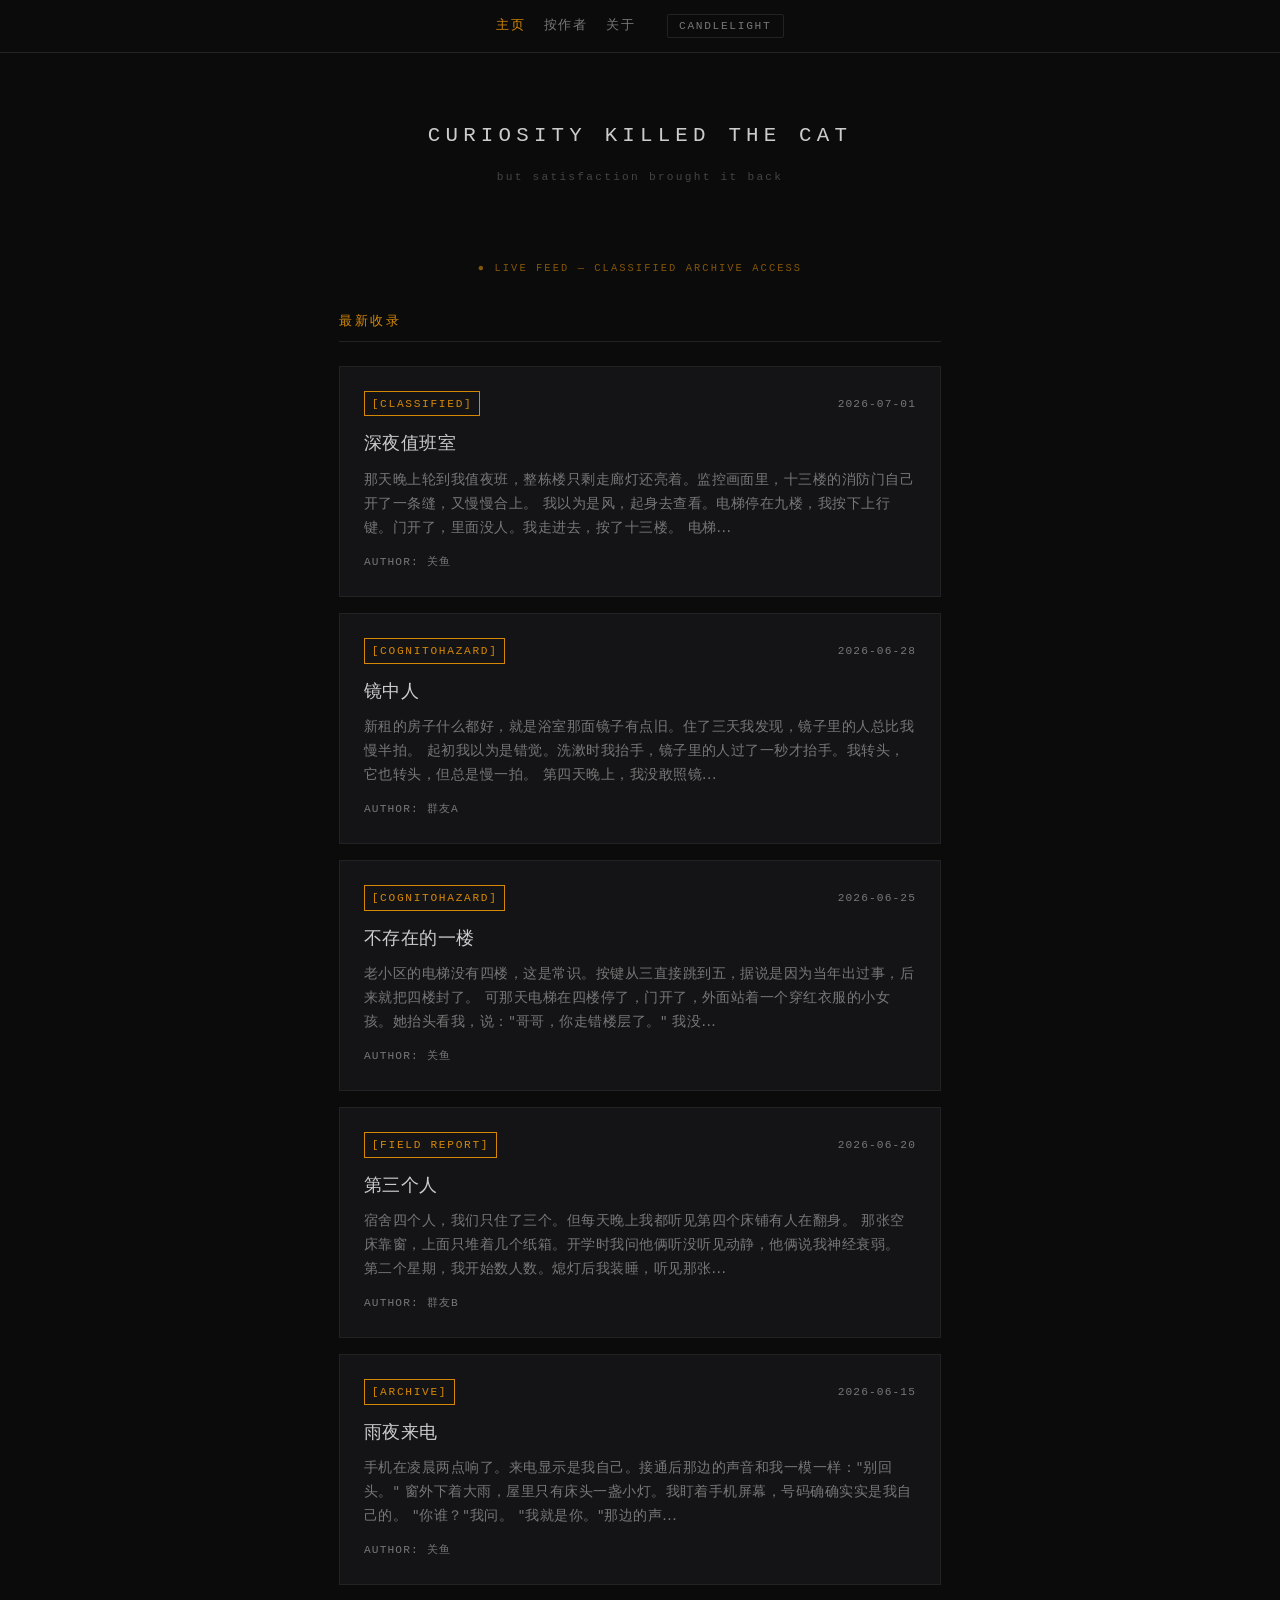
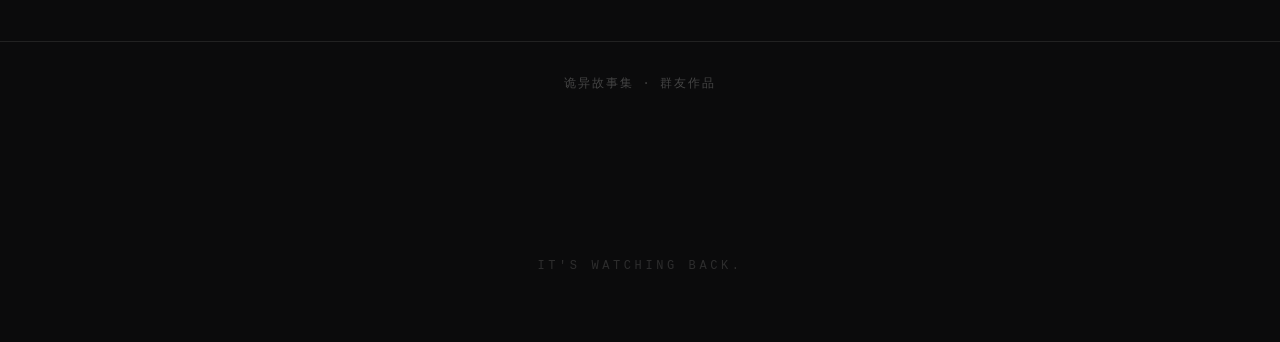
==== index.html @ fbb12b3f "Initial commit: 诡异故事集 (The Whispering Terminal) Static horror story collection site with: - Terminal" ====
<!DOCTYPE html>
<html lang="zh-CN">
<head>
  <meta charset="UTF-8">
  <meta name="viewport" content="width=device-width, initial-scale=1.0">
  <title>诡异故事集</title>
  <link rel="stylesheet" href="css/style.css">
</head>
<body>
  <nav>
    <ul>
      <li><a href="index.html" class="active">主页</a></li>
      <li><a href="authors.html">按作者</a></li>
      <li><a href="about.html">关于</a></li>
    </ul>
    <button class="candlelight-toggle" title="蜡烛光模式" aria-label="切换蜡烛光模式">CANDLELIGHT</button>
  </nav>

  <div class="site-header">
    <h1>Curiosity killed the cat</h1>
    <p>but satisfaction brought it back</p>
  </div>

  <div class="container">
    <div class="clearance-badge">&#x25cf; LIVE FEED &mdash; CLASSIFIED ARCHIVE ACCESS</div>
    <h2 class="section-title">最新收录</h2>
    <ul class="story-list" id="story-list">
      <!-- 由 js 动态渲染 -->
    </ul>
  </div>

  <footer>诡异故事集 · 群友作品</footer>
  <div class="easter-egg">IT'S WATCHING BACK.</div>

  <script src="js/data.js"></script>
  <script src="js/main.js"></script>
</body>
</html>
---- css/style.css ----
/* ============================================================
   THE WHISPERING TERMINAL — Stylesheet
   Vanilla CSS. Terminal / classified-archive aesthetic.
   ============================================================ */

:root {
  --bg-primary: #0b0b0c;
  --bg-container: #141416;
  --border-subtle: #222;
  --border-accent: #333;
  --text-body: #cccccc;
  --text-dim: #777;
  --text-faint: #444;
  --accent: #d48806;
  --accent-glow: rgba(212, 136, 6, 0.15);
  --warn: #8a1818;
  --warn-glow: rgba(138, 24, 24, 0.2);
  --content-width: 650px;
  --font-mono: "SF Mono", "Cascadia Code", "Fira Code", monospace;
  --font-body: -apple-system, BlinkMacSystemFont, "Segoe UI", system-ui, sans-serif;
}

/* ---- Reset ---- */
*,
*::before,
*::after {
  margin: 0;
  padding: 0;
  box-sizing: border-box;
}

html {
  scroll-behavior: smooth;
}

body {
  background: var(--bg-primary);
  color: var(--text-body);
  font-family: var(--font-body);
  letter-spacing: 0.03em;
  line-height: 1.8;
  min-height: 100vh;
  -webkit-font-smoothing: antialiased;
}

/* ---- Links (chromatic aberration glitch on hover) ---- */
a {
  color: var(--accent);
  text-decoration: none;
  transition: text-shadow 0.2s ease, color 0.2s ease;
}
a:hover {
  text-shadow: 1px 0 var(--warn-glow), -1px 0 var(--accent-glow);
}

/* ---- Inline code / emphasis ---- */
code {
  font-family: var(--font-mono);
  font-size: 0.9em;
  color: var(--accent);
}
strong {
  font-weight: 600;
  color: var(--text-body);
}
em { font-style: italic; }

/* ---- Candlelight mode ---- */
@keyframes candle-flicker {
  0%, 100% { opacity: 0.93; }
  25%      { opacity: 0.97; }
  50%      { opacity: 0.91; }
  75%      { opacity: 0.96; }
}
body.candlelight::before {
  content: '';
  position: fixed;
  inset: 0;
  pointer-events: none;
  z-index: 999;
  background: radial-gradient(ellipse at 50% 0%, var(--accent-glow), transparent 70%);
  animation: candle-flicker 3s ease-in-out infinite;
}

/* ---- Navigation ---- */
nav {
  position: sticky;
  top: 0;
  z-index: 100;
  background: var(--bg-primary);
  border-bottom: 1px solid var(--border-subtle);
  transition: transform 0.3s ease;
  display: flex;
  justify-content: center;
  align-items: center;
  gap: 2rem;
  padding: 0 1.5rem;
}
nav[data-hidden] {
  transform: translateY(-100%);
}
nav ul {
  list-style: none;
  display: flex;
  margin: 0;
  padding: 0;
  gap: 1.2rem;
  align-items: center;
}
nav li a {
  display: block;
  padding: 0.9rem 0;
  font-family: var(--font-mono);
  font-size: 0.8rem;
  letter-spacing: 0.1em;
  text-transform: uppercase;
  color: var(--text-dim);
  text-decoration: none;
  transition: color 0.3s ease;
}
nav li a:hover,
nav li a.active {
  color: var(--accent);
}

/* ---- Candlelight toggle ---- */
.candlelight-toggle {
  background: none;
  border: 1px solid var(--border-subtle);
  color: var(--text-dim);
  cursor: pointer;
  padding: 0.3rem 0.7rem;
  font-family: var(--font-mono);
  font-size: 0.7rem;
  letter-spacing: 0.15em;
  border-radius: 2px;
  transition: border-color 0.3s ease, color 0.3s ease;
  white-space: nowrap;
}
.candlelight-toggle:hover {
  border-color: var(--accent);
  color: var(--accent);
}

/* ---- Site header ---- */
.site-header {
  text-align: center;
  padding: 4rem 1.5rem 2rem;
}
.site-header h1 {
  font-family: var(--font-mono);
  font-size: 1.3rem;
  font-weight: 400;
  letter-spacing: 0.25em;
  color: var(--text-body);
  text-transform: uppercase;
}
.site-header p {
  margin-top: 0.8rem;
  font-family: var(--font-mono);
  font-size: 0.7rem;
  letter-spacing: 0.2em;
  color: var(--text-faint);
}

/* ---- Container ---- */
.container {
  max-width: var(--content-width);
  margin: 0 auto;
  padding: 2.5rem 1.5rem;
}

/* ---- Section titles ---- */
.section-title {
  font-family: var(--font-mono);
  font-size: 0.8rem;
  font-weight: 400;
  letter-spacing: 0.2em;
  color: var(--accent);
  text-transform: uppercase;
  border-bottom: 1px solid var(--border-subtle);
  padding-bottom: 0.5rem;
  margin: 2rem 0 1.5rem;
}

/* ---- Clearance badge (status line) ---- */
.clearance-badge {
  font-family: var(--font-mono);
  font-size: 0.65rem;
  letter-spacing: 0.2em;
  color: var(--accent);
  opacity: 0.6;
  margin-bottom: 2rem;
  text-align: center;
}

/* ---- Clearance tag (classified label) ---- */
.clearance-tag {
  display: inline-block;
  font-family: var(--font-mono);
  font-size: 0.7rem;
  letter-spacing: 0.15em;
  color: var(--accent);
  border: 1px solid var(--accent);
  padding: 0.15em 0.6em;
}

/* ---- Story cards ---- */
.story-list {
  list-style: none;
}
.story-card {
  background: var(--bg-container);
  border: 1px solid var(--border-subtle);
  padding: 1.5rem;
  margin-bottom: 1rem;
  transition: border-color 0.3s ease;
}
.story-card:hover {
  border-color: var(--border-accent);
}
.story-card-header {
  display: flex;
  justify-content: space-between;
  align-items: center;
  margin-bottom: 0.75rem;
  gap: 1rem;
}
.story-date {
  font-family: var(--font-mono);
  font-size: 0.7rem;
  letter-spacing: 0.1em;
  color: var(--text-dim);
}
.story-card-title {
  font-size: 1.1rem;
  font-weight: 400;
  margin: 0.5rem 0;
}
.story-card-title a {
  color: var(--text-body);
  text-decoration: none;
}
.story-card-title a:hover {
  color: var(--accent);
}
.story-card-excerpt {
  font-size: 0.88rem;
  color: var(--text-dim);
  line-height: 1.7;
  margin: 0.5rem 0 0.75rem;
}
.story-card-footer {
  font-family: var(--font-mono);
  font-size: 0.7rem;
  letter-spacing: 0.1em;
  color: var(--text-faint);
}

/* Glitch title on card hover */
.story-card:hover .story-card-title a {
  text-shadow: 1px 0 var(--warn-glow), -1px 0 var(--accent-glow);
}

/* ---- Author dossier ---- */
.author-dossier {
  background: var(--bg-container);
  border: 1px solid var(--border-subtle);
  padding: 1.5rem;
  margin-bottom: 1.5rem;
}
.author-dossier-name {
  font-family: var(--font-mono);
  font-size: 0.95rem;
  font-weight: 400;
  letter-spacing: 0.15em;
  color: var(--accent);
  text-transform: uppercase;
  border-bottom: 1px solid var(--border-subtle);
  padding-bottom: 0.5rem;
  margin-bottom: 1rem;
}
.dossier-count {
  font-size: 0.7rem;
  letter-spacing: 0.15em;
  color: var(--text-dim);
  font-weight: 400;
}
.author-dossier-bio {
  font-size: 0.88rem;
  color: var(--text-dim);
  line-height: 1.7;
  margin-bottom: 1rem;
}
.author-dossier .story-card {
  margin-bottom: 0.75rem;
}
.author-dossier .story-card:last-child {
  margin-bottom: 0;
}

/* ---- Empty state ---- */
.empty-state {
  text-align: center;
  padding: 3rem 1rem;
  font-family: var(--font-mono);
  font-size: 0.8rem;
  letter-spacing: 0.15em;
  color: var(--text-faint);
}

/* ---- Story author (reusable meta span) ---- */
.story-author {
  font-family: var(--font-mono);
  font-size: 0.7rem;
  letter-spacing: 0.1em;
  color: var(--text-dim);
}

/* ---- Footer ---- */
footer {
  border-top: 1px solid var(--border-subtle);
  padding: 2rem 1.5rem;
  text-align: center;
  font-family: var(--font-mono);
  font-size: 0.75rem;
  letter-spacing: 0.15em;
  color: var(--text-faint);
}

/* ---- Easter egg ---- */
.easter-egg {
  text-align: center;
  padding: 8rem 1.5rem 4rem;
  font-family: var(--font-mono);
  font-size: 0.75rem;
  letter-spacing: 0.3em;
  color: var(--text-faint);
  opacity: 0;
  transition: opacity 4s ease;
}
.easter-egg.visible {
  opacity: 0.6;
}

/* ---- Story detail page ---- */
.story-detail {
  max-width: var(--content-width);
}
.story-back {
  font-family: var(--font-mono);
  font-size: 0.75rem;
  letter-spacing: 0.1em;
  margin-bottom: 1.5rem;
}
.story-back a {
  color: var(--text-dim);
}
.story-back a:hover {
  color: var(--accent);
}
.story-detail-title {
  font-family: var(--font-body);
  font-size: 1.5rem;
  font-weight: 400;
  color: var(--text-body);
  letter-spacing: 0.05em;
  margin-bottom: 0.8rem;
  line-height: 1.4;
}
.story-detail-meta {
  display: flex;
  flex-wrap: wrap;
  align-items: center;
  gap: 0.75rem 1.2rem;
  font-family: var(--font-mono);
  font-size: 0.7rem;
  letter-spacing: 0.1em;
  color: var(--text-dim);
  padding-bottom: 1rem;
  margin-bottom: 2rem;
  border-bottom: 1px solid var(--border-subtle);
}

/* ---- Reading body (shared typography for story + about) ---- */
.story-detail-body,
.about-content {
  font-size: 1rem;
  color: var(--text-body);
  line-height: 2;
}
.story-detail-body p,
.about-content p {
  margin: 1.2rem 0;
}
.story-detail-body p {
  text-indent: 2em;
}
.story-detail-body h1,
.about-content h1,
.story-detail-body h2,
.about-content h2,
.story-detail-body h3,
.about-content h3 {
  font-family: var(--font-mono);
  font-weight: 400;
  letter-spacing: 0.1em;
  color: var(--accent);
  margin: 1.8rem 0 0.9rem;
  text-indent: 0;
}
.story-detail-body h1,
.about-content h1 { font-size: 1.2rem; }
.story-detail-body h2,
.about-content h2 { font-size: 1.05rem; }
.story-detail-body h3,
.about-content h3 { font-size: 0.95rem; }
.story-detail-body ul,
.about-content ul,
.story-detail-body ol,
.about-content ol {
  margin: 1.2rem 0 1.2rem 1.6rem;
}
.story-detail-body li,
.about-content li {
  margin: 0.4rem 0;
}
.story-detail-body a,
.about-content a {
  color: var(--accent);
}
.story-detail-body code,
.about-content code {
  font-family: var(--font-mono);
  font-size: 0.9em;
  color: var(--accent);
}
.story-detail-body strong,
.about-content strong {
  font-weight: 600;
  color: var(--text-body);
}

/* ---- About content (bordered container) ---- */
.about-content {
  background: var(--bg-container);
  border: 1px solid var(--border-subtle);
  padding: 1.5rem 1.8rem;
  margin-bottom: 2rem;
}
.about-content h1:first-child,
.about-content h2:first-child,
.about-content h3:first-child {
  margin-top: 0;
}

/* ---- About personnel row ---- */
.about-author-row {
  display: flex;
  justify-content: space-between;
  align-items: baseline;
  padding: 0.6rem 0;
  border-bottom: 1px solid var(--border-subtle);
  font-family: var(--font-mono);
  font-size: 0.8rem;
  letter-spacing: 0.1em;
}
.about-author-row:last-child {
  border-bottom: none;
}
.about-author-row .name {
  color: var(--accent);
}
.about-author-row .count {
  font-size: 0.7rem;
  letter-spacing: 0.15em;
  color: var(--text-dim);
}

/* ---- Selection ---- */
::selection {
  background: var(--accent);
  color: var(--bg-primary);
}

/* ============================================================
   RESPONSIVE
   ============================================================ */
@media (max-width: 600px) {
  nav {
    gap: 1rem;
    padding: 0 1rem;
  }
  nav ul {
    gap: 0.9rem;
  }
  nav li a {
    padding: 0.8rem 0;
    font-size: 0.72rem;
  }
  .candlelight-toggle {
    font-size: 0.62rem;
    padding: 0.25rem 0.5rem;
  }

  .site-header {
    padding: 3rem 1rem 1.5rem;
  }
  .site-header h1 {
    font-size: 1.05rem;
    letter-spacing: 0.18em;
  }
  .site-header p {
    font-size: 0.62rem;
  }

  .container {
    padding: 1.5rem 1rem;
  }

  .story-card {
    padding: 1.1rem;
  }
  .story-card-header {
    flex-direction: column;
    align-items: flex-start;
    gap: 0.4rem;
  }

  .story-detail-title {
    font-size: 1.25rem;
  }
  .story-detail-meta {
    flex-direction: column;
    align-items: flex-start;
    gap: 0.5rem;
  }

  .about-content {
    padding: 1.2rem;
  }

  .author-dossier {
    padding: 1.1rem;
  }

  .easter-egg {
    padding: 5rem 1rem 3rem;
  }

  footer {
    padding: 1.5rem 1rem;
  }
}

/* ============================================================
   海龟汤：汤面消散 / 汤底揭示
   ============================================================ */

/* 揭示按钮 */
.reveal-section {
  text-align: center;
  margin: 2.5rem 0;
}

.reveal-btn {
  font-family: var(--font-mono);
  font-size: 0.75rem;
  letter-spacing: 0.25em;
  color: var(--accent);
  background: transparent;
  border: 1px solid var(--accent);
  padding: 0.8rem 2rem;
  cursor: pointer;
  transition: all 0.3s;
}

.reveal-btn:hover {
  background: var(--accent);
  color: var(--bg-primary);
  text-shadow: none;
}

.reveal-btn.revealed {
  opacity: 0.3;
  pointer-events: none;
}

/* 汤底初始隐藏 */
.story-bottom {
  opacity: 0;
  max-height: 0;
  overflow: hidden;
  transition: opacity 0.6s ease, max-height 0.6s ease;
}

.story-bottom.visible {
  opacity: 1;
  max-height: 20000px;
}

/* 汤面消散动画 */
@keyframes surface-dissolve {
  0%   { opacity: 1; filter: blur(0); }
  20%  { opacity: 0.8; filter: blur(1px); letter-spacing: 0.05em; }
  40%  { opacity: 0.5; filter: blur(3px); letter-spacing: 0.15em; }
  70%  { opacity: 0.2; filter: blur(6px); letter-spacing: 0.3em; }
  100% { opacity: 0; filter: blur(12px); letter-spacing: 0.5em; }
}

.story-surface.dissolving {
  animation: surface-dissolve 1.2s ease-in forwards;
  pointer-events: none;
  user-select: none;
}

.story-surface.dissolved {
  display: none;
}
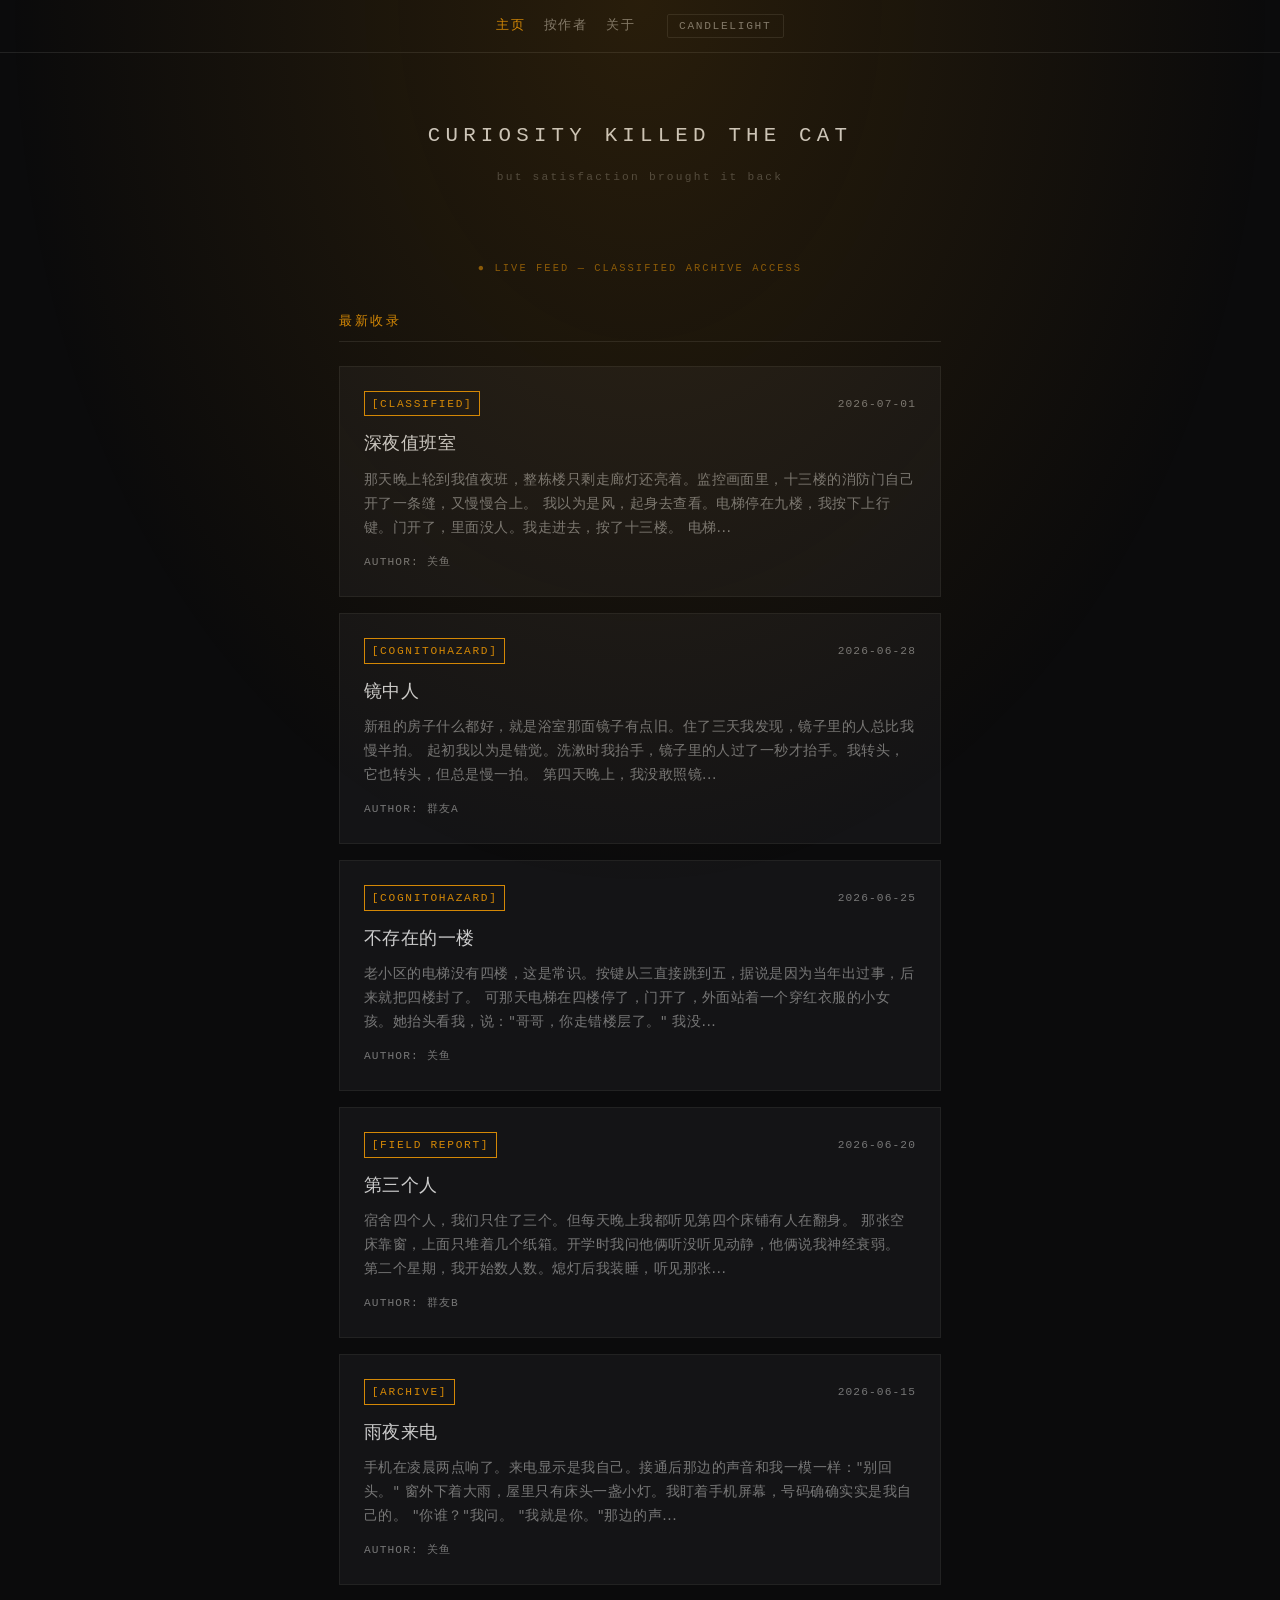
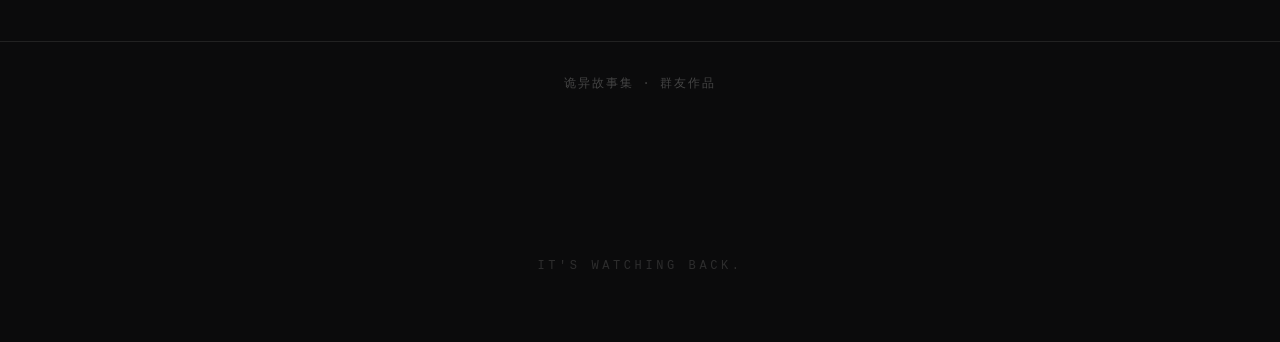
==== commit 5fb776ad: "Enable candlelight by default, change site title to ？！汤汤！？" ====
--- a/index.html
+++ b/index.html
@@ -3,7 +3,7 @@
 <head>
   <meta charset="UTF-8">
   <meta name="viewport" content="width=device-width, initial-scale=1.0">
-  <title>诡异故事集</title>
+  <title>？！汤汤！？</title>
   <link rel="stylesheet" href="css/style.css">
 </head>
 <body>
